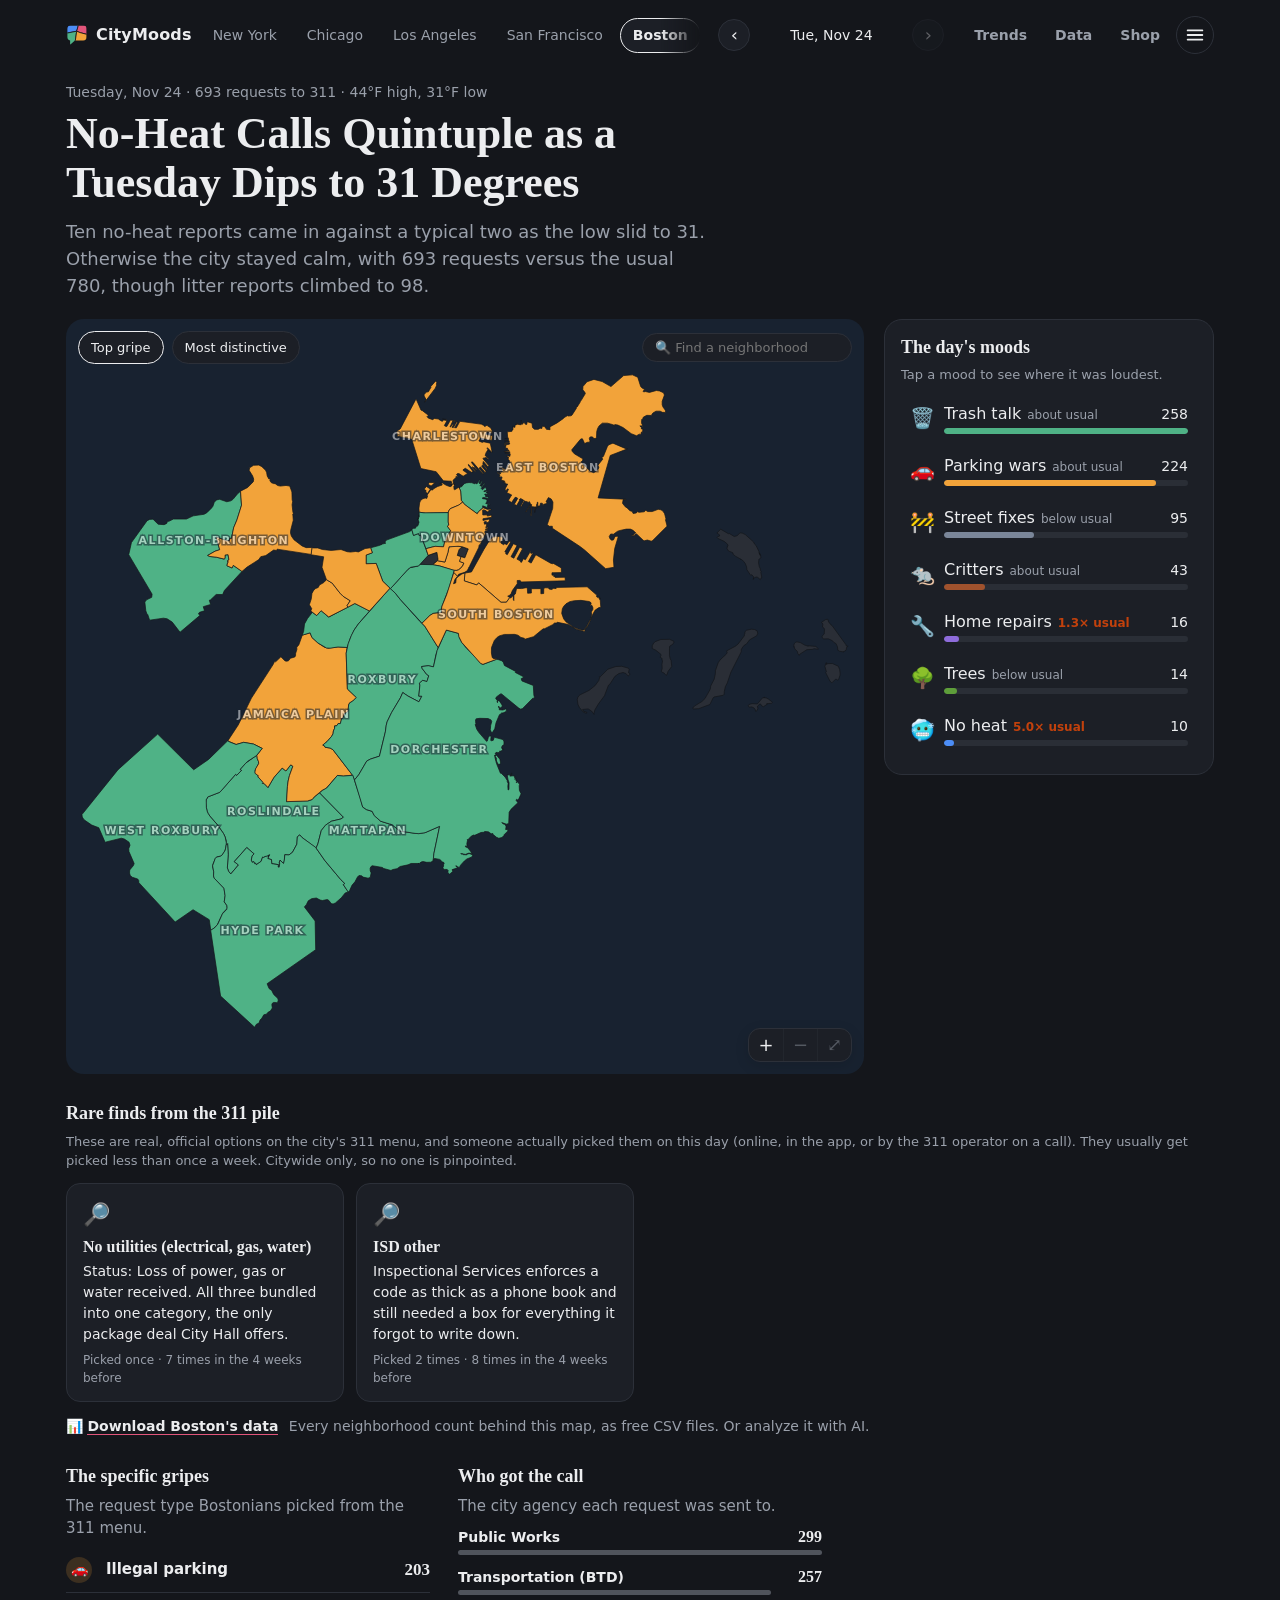
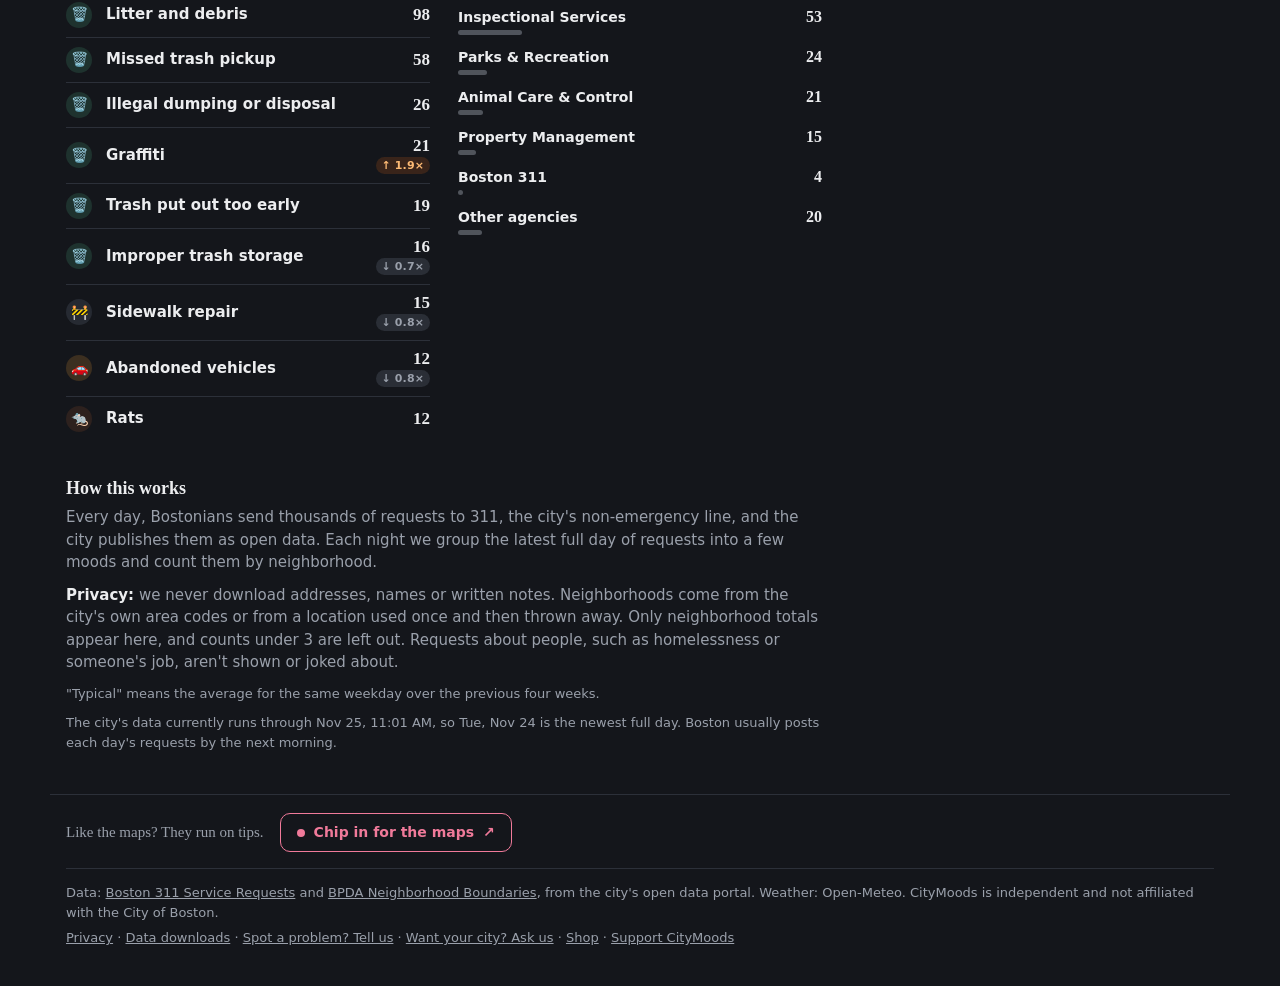
==== docs/boston/index.html @ c0772497 "Moods for boston 2026-11-24, chicago 2026-11-25, la 2026-11-25, nyc 2026-11-23, nyc 2026-11-24, sf 2" ====
<!doctype html>
<html lang="en" data-city="boston">
<head>
<meta charset="utf-8">
<base href="../">
<meta name="viewport" content="width=device-width,initial-scale=1,maximum-scale=1">
<title>What Boston complained about on Tuesday · CityMoods</title>
<meta name="description" content="No-Heat Calls Quintuple as a Tuesday Dips to 31 Degrees. Mapped, ranked and roasted.">
<meta property="og:type" content="website">
<meta property="og:site_name" content="CityMoods">
<meta property="og:title" content="What Boston complained about on Tuesday · CityMoods">
<meta property="og:description" content="No-Heat Calls Quintuple as a Tuesday Dips to 31 Degrees. Mapped, ranked and roasted.">
<meta property="og:url" content="https://citymoods311.com/boston/">
<meta property="og:image" content="https://citymoods311.com/share/boston.png?v=2026-11-24-dark1">
<meta property="og:image:width" content="1200">
<meta property="og:image:height" content="630">
<meta property="og:image:alt" content="Map of Boston neighborhoods colored by their top 311 complaint">
<meta name="twitter:card" content="summary_large_image">
<meta name="theme-color" content="#14161B">
<link rel="icon" href="favicon.svg" type="image/svg+xml">
<link rel="icon" href="favicon-32.png" sizes="32x32" type="image/png">
<link rel="apple-touch-icon" href="apple-touch-icon.png">
<link rel="stylesheet" href="style.css?v=202611260300">
<script data-goatcounter="https://citymoods.goatcounter.com/count" async src="https://gc.zgo.at/count.js"></script>
</head>
<body>
<header class="top">
  <a class="brand" href="./" aria-label="CityMoods home"><img src="favicon.svg" alt="" width="22" height="22"> CityMoods</a>
  <nav class="city-tabs" id="city-tabs" aria-label="Cities"></nav>
  <nav class="day-nav" aria-label="Choose a day">
    <button id="prev" aria-label="Earlier day">‹</button>
    <span id="day-label">Loading…</span>
    <button id="next" aria-label="Later day">›</button>
  </nav>
</header>

<section id="home" class="home" hidden>
  <div class="hero">
    <p class="kicker" id="home-date">&nbsp;</p>
    <h1><span class="line">What <span class="rot" id="rot">New York</span></span><span class="line">complained about <span id="hero-day">lately</span>.</span></h1>
    <p class="sub">Mapped, ranked and roasted.</p>
    <p class="hero-note">Every night, CityMoods reads the latest full day of 311 requests (the city's non-emergency line) and turns it into a mood map of every neighborhood, plus the strangest things someone actually picked from the menu.</p>
  </div>
  <div class="cards-head">
    <h2 id="cards-title">The latest moods</h2>
    <p>Written each night from the real requests people sent to each city's 311 line.</p>
  </div>
  <div id="city-cards" class="city-cards"></div>
  <div class="asks">
  <a class="ask-city" href="trends/">
    <span class="ask-emoji" aria-hidden="true">📈</span>
    <span class="ask-text"><strong>New: Chicago trends.</strong> What each neighborhood reports most, over a whole year.
      <small>Pick a request type, adjust for population, compare neighborhoods.</small></span>
  </a>
  <a class="ask-city" href="data/">
    <span class="ask-emoji" aria-hidden="true">📊</span>
    <span class="ask-text"><strong>Free data:</strong> every neighborhood count, free to download.
      <small>CSV files updated nightly, or analyze them with AI.</small></span>
  </a>
  <a class="ask-city" href="mailto:admin@citymoods311.com?subject=Add%20my%20city%3A%20">
    <span class="ask-emoji" aria-hidden="true">📬</span>
    <span class="ask-text"><strong>Don't see your city?</strong> Tell us which one to add next.
      <small>Email admin@citymoods311.com. We can add cities that publish their 311 requests as open data.</small></span>
  </a>
  </div>
  <div class="how">
    <div><span aria-hidden="true">📡</span><h3>Real city data, nightly</h3><p>Each city publishes its 311 requests as open data. We pull the latest complete day every night.</p></div>
    <div><span aria-hidden="true">🗺️</span><h3>Moods, mapped</h3><p>Thousands of requests become a few moods (no heat, noise, parking wars, critters) mapped by neighborhood, with each place's signature gripe.</p></div>
    <div><span aria-hidden="true">🔒</span><h3>Nobody pinpointed</h3><p>No addresses, names or notes. Neighborhood totals only, and requests about people are never shown or joked about.</p></div>
  </div>
</section>

<main id="city-view">
  <section class="lede">
    <p class="kicker" id="kicker"></p>
    <h1 id="headline">Reading the city's mood…</h1>
    <p id="blurb"></p>
  </section>

  <section class="board">
    <div class="map-wrap">
      <div class="map-mode" role="group" aria-label="Map shows">
        <button class="chip on" data-mode="top">Top gripe</button>
        <button class="chip" data-mode="distinct">Most distinctive</button>
        <span id="mode-note" class="mode-note"></span>
        <label class="search"><span class="sr">Find a neighborhood</span>
          <input id="hood-search" type="search" placeholder="🔍 Find a neighborhood" autocomplete="off"
            role="combobox" aria-controls="hood-results" aria-autocomplete="list">
          <ul id="hood-results" class="results" role="listbox" hidden></ul>
        </label>
      </div>
      <div class="map-stage">
        <svg id="map" role="img" aria-label="Map of the city's neighborhoods colored by their most common 311 complaint"></svg>
        <div id="peek" class="peek" hidden>
          <button id="peek-open" class="pk-open" type="button"></button>
          <button id="peek-close" class="pk-close" type="button" aria-label="Close and show the whole city">×</button>
        </div>
        <div id="hover" class="hover" hidden></div>
        <div class="zoom-ctl" role="group" aria-label="Map zoom">
          <button id="zoom-in" type="button" aria-label="Zoom in">+</button>
          <button id="zoom-out" type="button" aria-label="Zoom out" disabled>−</button>
          <button id="zoom-reset" type="button" aria-label="Show the whole city" disabled>⤢</button>
        </div>
        <div id="zoom-hint" class="zoom-hint" hidden>Hold ⌘ or Ctrl and scroll to zoom</div>
      </div>
      <div id="card" class="card" hidden></div>
    </div>

    <aside class="side">
      <h2>The day's moods</h2>
      <p class="hint">Tap a mood to see where it was loudest.</p>
      <ol id="moods" class="moods"></ol>
      <div id="boroughs" class="boroughs"></div>
    </aside>
  </section>

  <section class="rare" id="rare-wrap" hidden>
    <h2>Rare finds from the 311 pile</h2>
    <p class="hint">These are real, official options on the city's 311 menu, and someone actually picked them on this day (online, in the app, or by the 311 operator on a call). They usually get picked less than once a week. Citywide only, so no one is pinpointed.</p>
    <div id="rare" class="rare-grid"></div>
  </section>

  <p class="city-data"><a id="city-data" href="data/"><span aria-hidden="true">📊</span> <strong id="city-data-title">Download this city's data</strong></a> <span class="cd-note">Every neighborhood count behind this map, as free CSV files. Or analyze it with AI.</span></p>
  <p class="city-data" id="city-trends" hidden><a href="trends/"><span aria-hidden="true">📈</span> <strong>See Chicago's 311 trends</strong></a> <span class="cd-note">A year of requests by neighborhood: pick a type, adjust for population, compare.</span></p>

  <section class="extra three">
    <div>
      <h2>The specific gripes</h2>
      <p class="hint" id="gripes-hint">The option people picked from the city's 311 menu.</p>
      <ol id="types" class="types"></ol>
    </div>
    <div>
      <h2>Unusually high</h2>
      <p class="hint">Details at least 1.8× their usual level.</p>
      <ol id="odd" class="types"></ol>
    </div>
    <div>
      <h2>Who got the call</h2>
      <p class="hint">The city agency each request was sent to.</p>
      <ol id="agencies" class="agencies"></ol>
    </div>
  </section>

  <section class="extra solo">
    <div>
      <h2>How this works</h2>
      <p>Every day, <span id="city-people">people</span> send thousands of requests to 311, the city's non-emergency line, and the city publishes them as open data. Each night we group the latest full day of requests into a few moods and count them by neighborhood.</p>
      <p><strong>Privacy:</strong> we never download addresses, names or written notes. Neighborhoods come from the city's own area codes or from a location used once and then thrown away. Only neighborhood totals appear here, and counts under 3 are left out. Requests about people, such as homelessness or someone's job, aren't shown or joked about.</p>
      <p class="fine">"Typical" means the average for the same weekday over the previous four weeks.</p>
      <p class="fine" id="fresh"></p>
    </div>
  </section>
</main>

<footer>
  <p>Data: <span id="sources"></span>, from the city's open data portal. Weather: Open-Meteo. CityMoods is independent and not affiliated with <span id="not-affiliated">the city</span>.</p>
  <p><a href="privacy.html">Privacy</a> · <a href="data/">Data downloads</a> · <a href="mailto:admin@citymoods311.com?subject=CityMoods%20feedback">Spot a problem? Tell us</a> · <a href="mailto:admin@citymoods311.com?subject=Add%20my%20city%3A%20">Want your city? Ask us</a> · <a href="shop/">Shop</a> · <a href="https://ko-fi.com/citymoods311" target="_blank" rel="noopener">Support CityMoods</a></p>
</footer>

<script src="home.js?v=202611171900"></script>
<script src="app.js?v=202611220000"></script>
<script src="menu.js?v=202611250100"></script>
</body>
</html>
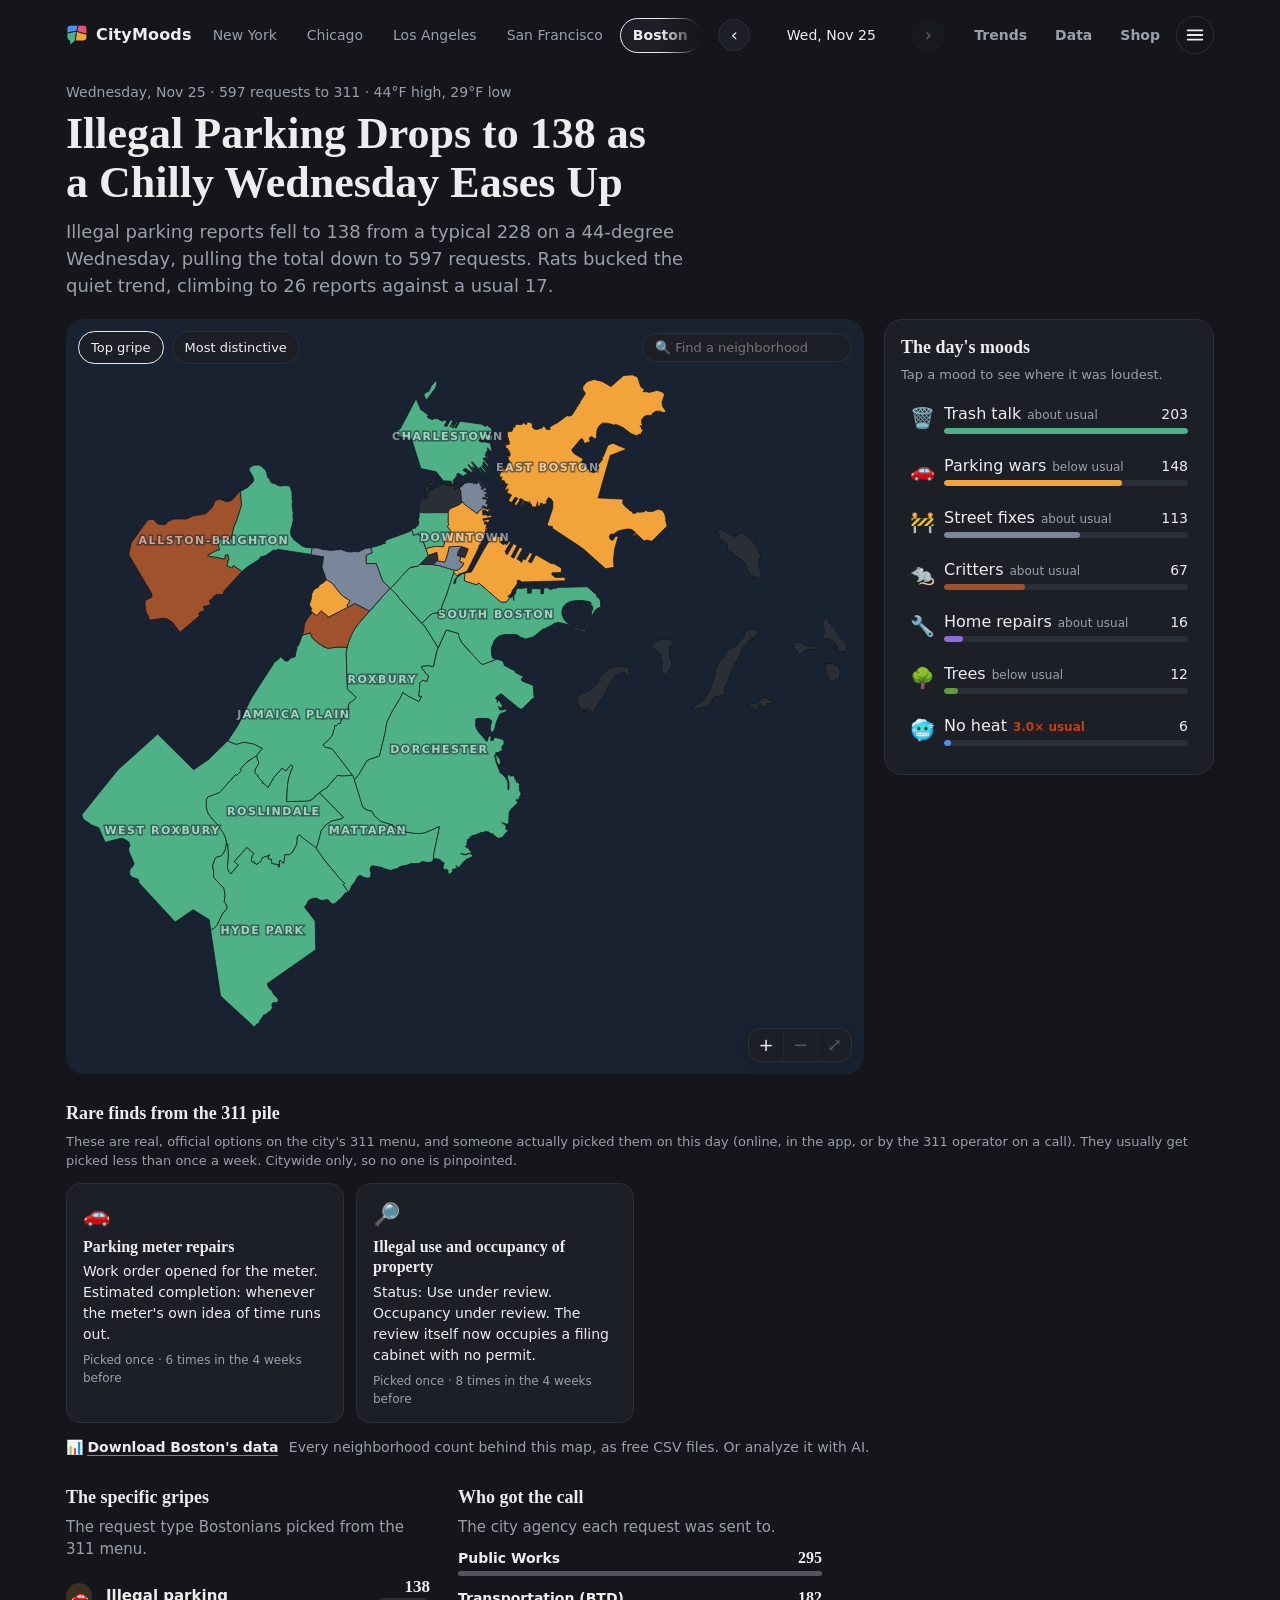
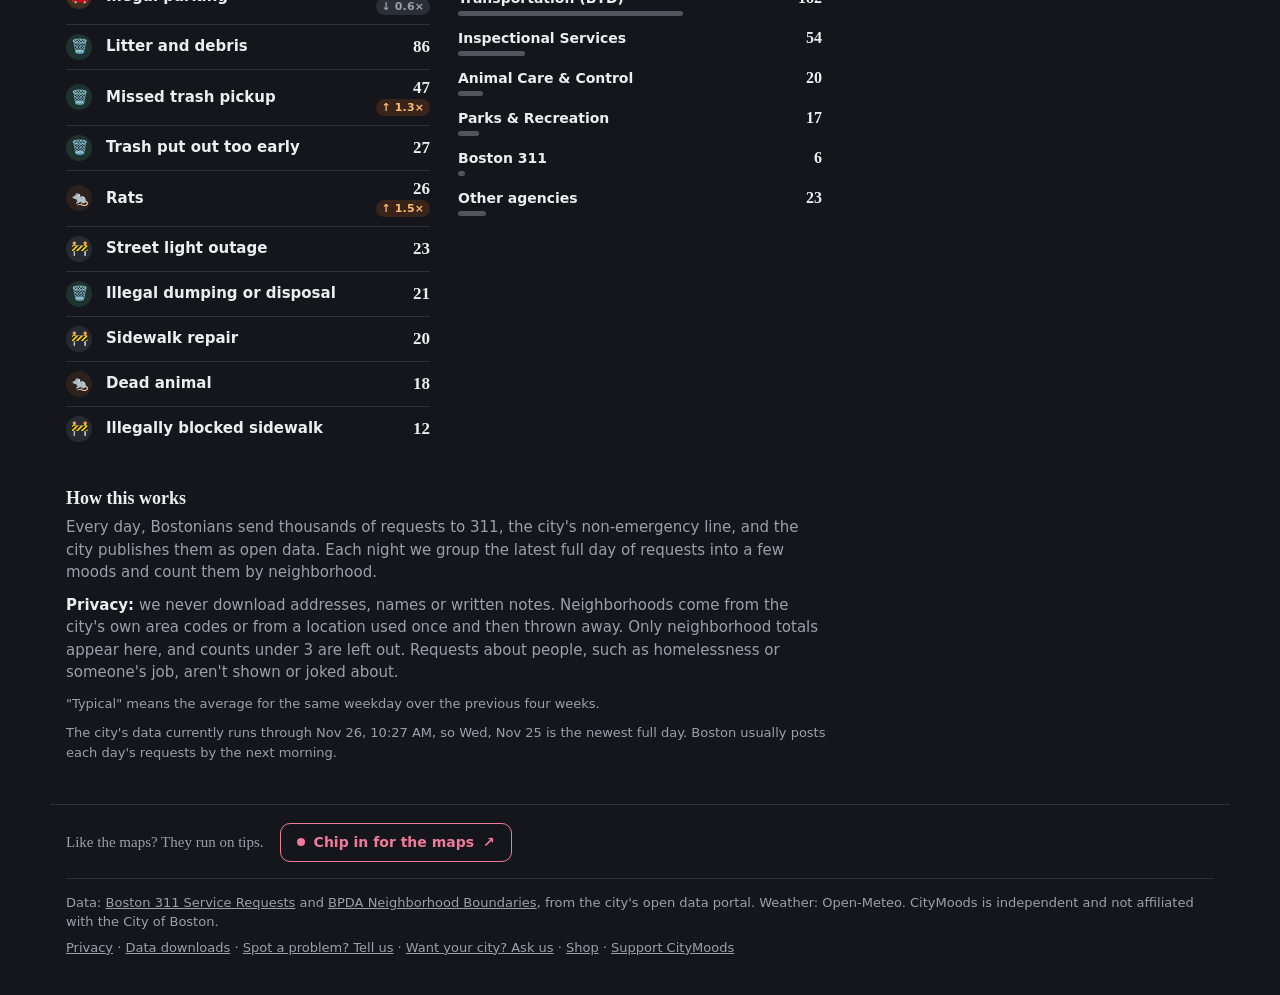
==== commit 9a65447d: "Moods for boston 2026-11-25, chicago 2026-11-26, nyc 2026-11-25" ====
--- a/docs/boston/index.html
+++ b/docs/boston/index.html
@@ -4,14 +4,14 @@
 <meta charset="utf-8">
 <base href="../">
 <meta name="viewport" content="width=device-width,initial-scale=1,maximum-scale=1">
-<title>What Boston complained about on Tuesday · CityMoods</title>
-<meta name="description" content="No-Heat Calls Quintuple as a Tuesday Dips to 31 Degrees. Mapped, ranked and roasted.">
+<title>What Boston complained about on Wednesday · CityMoods</title>
+<meta name="description" content="Illegal Parking Drops to 138 as a Chilly Wednesday Eases Up. Mapped, ranked and roasted.">
 <meta property="og:type" content="website">
 <meta property="og:site_name" content="CityMoods">
-<meta property="og:title" content="What Boston complained about on Tuesday · CityMoods">
-<meta property="og:description" content="No-Heat Calls Quintuple as a Tuesday Dips to 31 Degrees. Mapped, ranked and roasted.">
+<meta property="og:title" content="What Boston complained about on Wednesday · CityMoods">
+<meta property="og:description" content="Illegal Parking Drops to 138 as a Chilly Wednesday Eases Up. Mapped, ranked and roasted.">
 <meta property="og:url" content="https://citymoods311.com/boston/">
-<meta property="og:image" content="https://citymoods311.com/share/boston.png?v=2026-11-24-dark1">
+<meta property="og:image" content="https://citymoods311.com/share/boston.png?v=2026-11-25-dark1">
 <meta property="og:image:width" content="1200">
 <meta property="og:image:height" content="630">
 <meta property="og:image:alt" content="Map of Boston neighborhoods colored by their top 311 complaint">
@@ -20,7 +20,7 @@
 <link rel="icon" href="favicon.svg" type="image/svg+xml">
 <link rel="icon" href="favicon-32.png" sizes="32x32" type="image/png">
 <link rel="apple-touch-icon" href="apple-touch-icon.png">
-<link rel="stylesheet" href="style.css?v=202611260300">
+<link rel="stylesheet" href="style.css?v=202611261600">
 <script data-goatcounter="https://citymoods.goatcounter.com/count" async src="https://gc.zgo.at/count.js"></script>
 </head>
 <body>
